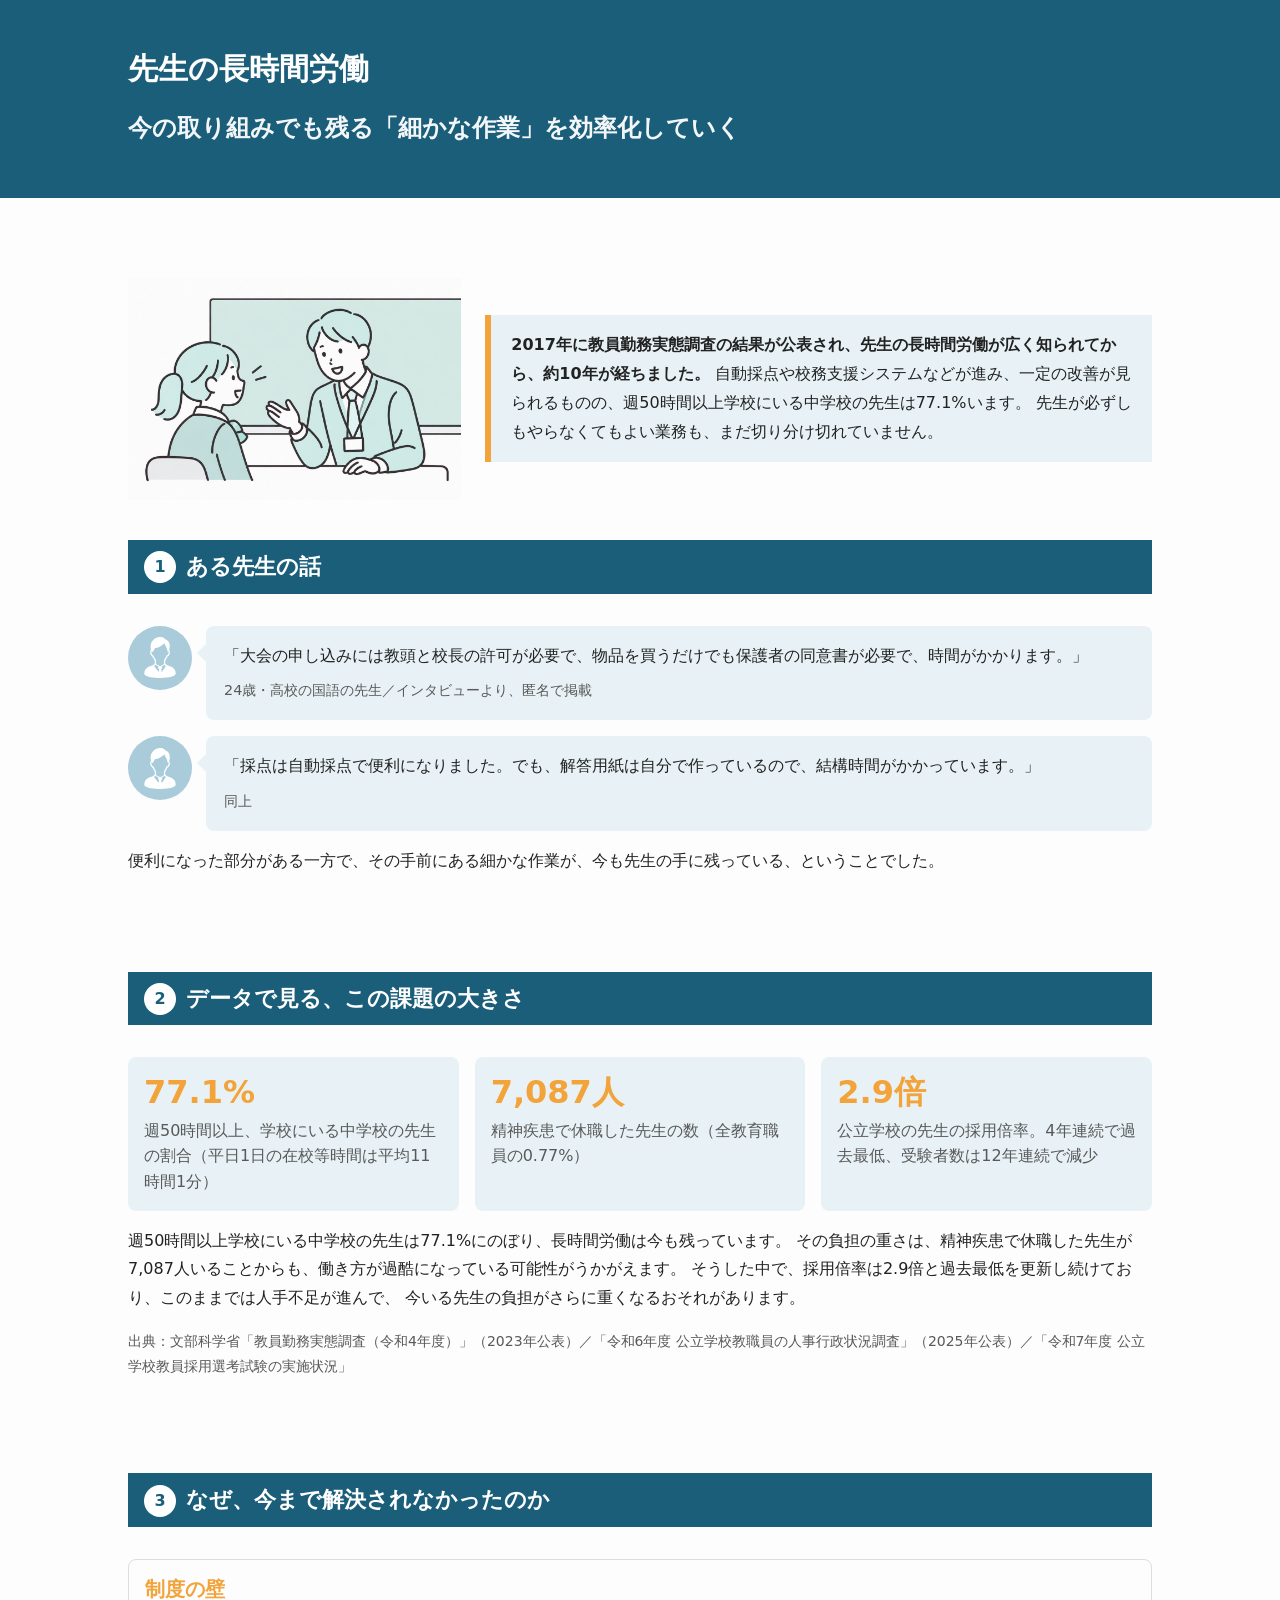
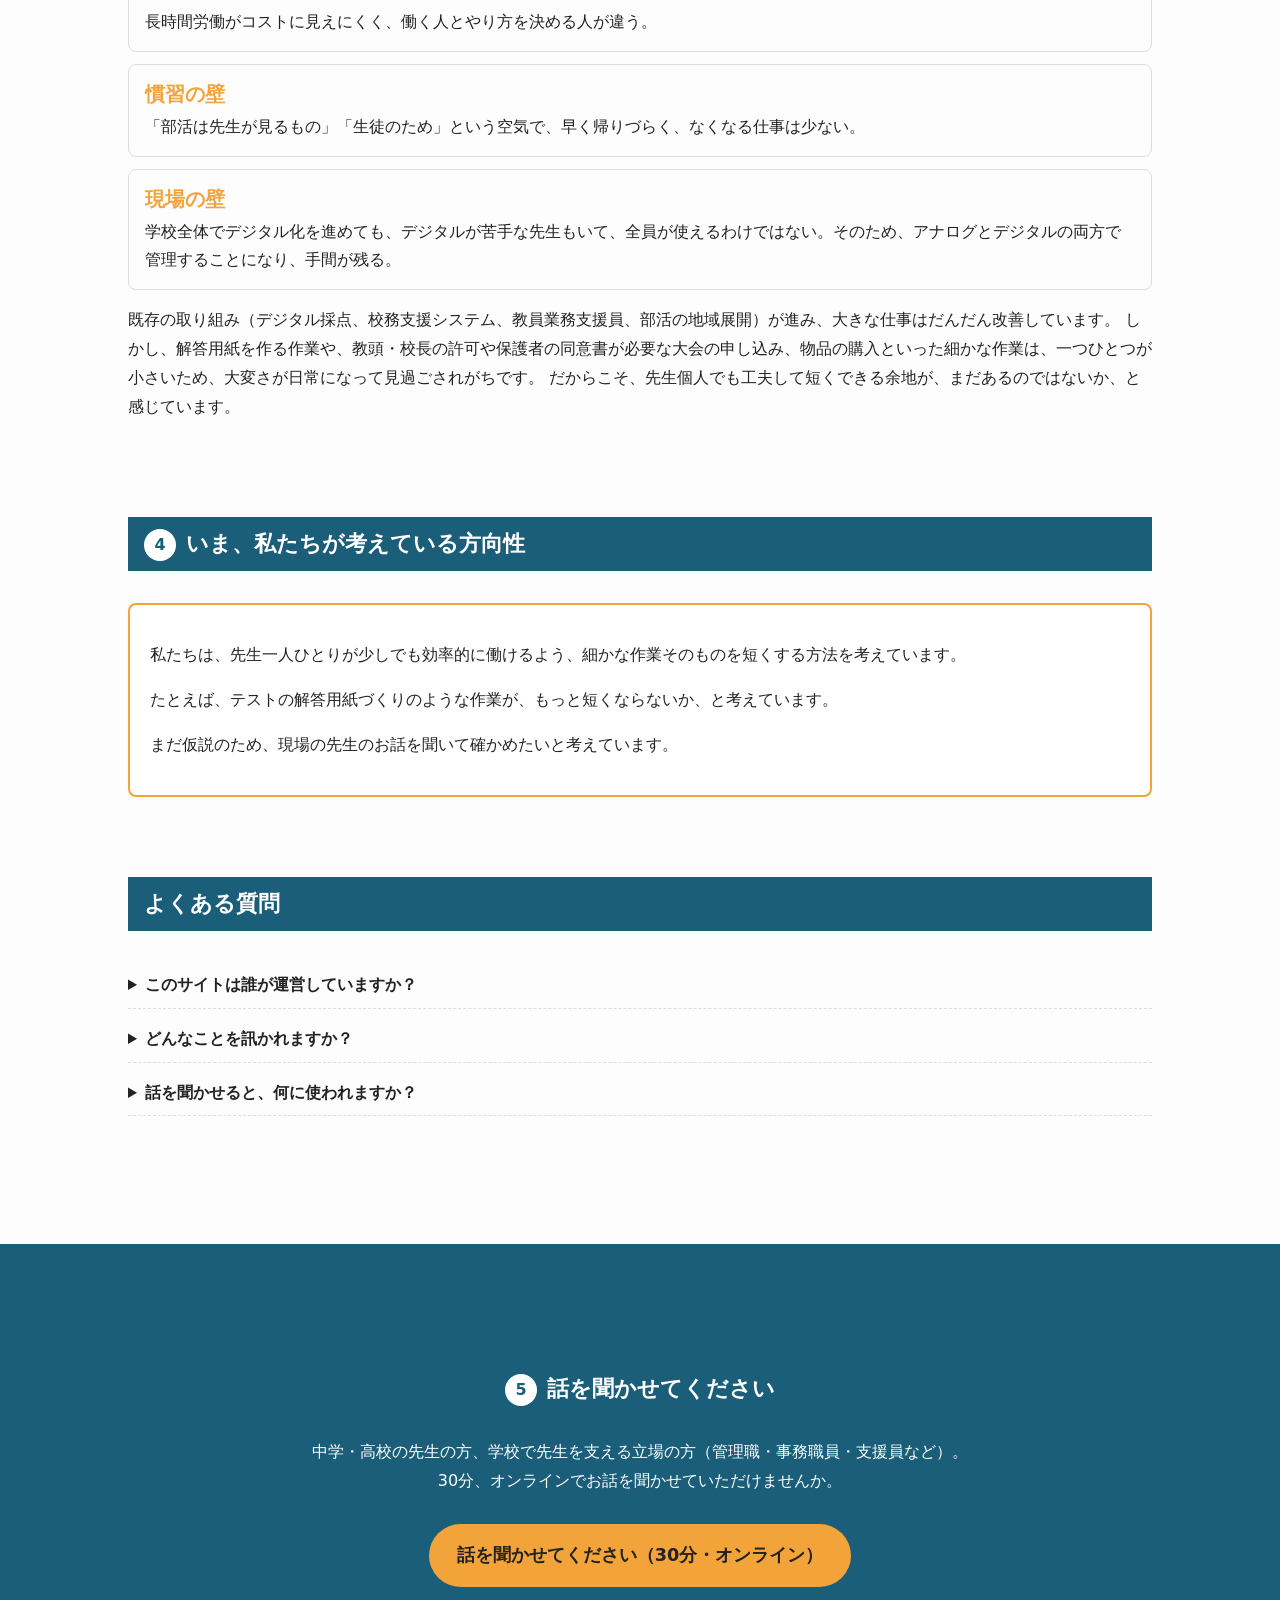
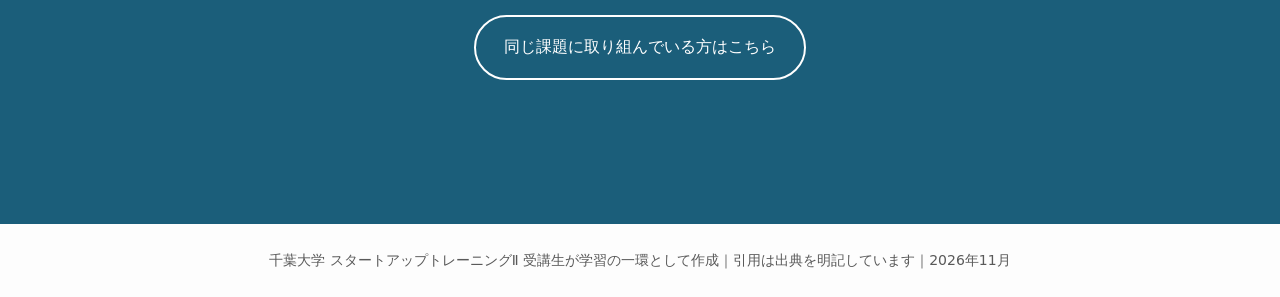
==== index.html @ 775d8d4a "initial commit" ====
<!DOCTYPE html>
<html lang="ja">
  <head>
    <meta charset="UTF-8">
    <meta name="viewport" content="width=device-width, initial-scale=1">
    <!-- ▼ 検索・SNS用タグ（第6回「タグの付け方」参照） -->
    <title>先生の長時間労働｜細かな作業を短くする方法を考える</title>
    <meta
      name="description"
      content="自動採点や校務支援システムが進んでも、解答用紙づくりや各種の申し込みなど、細かな作業は先生の手に残っています。先生の長時間労働との関係を整理し、短くする方法を考えています。">
    <link rel="canonical" href="https://example.vercel.app/">
    <meta property="og:type" content="website">
    <meta property="og:title" content="先生の長時間労働｜細かな作業を短くする方法を考える">
    <meta property="og:description" content="自動採点や校務支援システムが進んでも、解答用紙づくりや各種の申し込みなど、細かな作業は先生の手に残っています。先生の長時間労働との関係を整理し、短くする方法を考えています。">
    <meta property="og:image" content="https://example.vercel.app/ogp.png">
    <meta property="og:url" content="https://example.vercel.app/">
    <meta name="twitter:card" content="summary_large_image">
    <script type="application/ld+json">
      {
        "@context": "https://schema.org",
        "@type": "FAQPage",
        "mainEntity": [
          {
            "@type": "Question",
            "name": "このサイトは誰が運営していますか？",
            "acceptedAnswer": {
              "@type": "Answer",
              "text": "千葉大学「スタートアップトレーニングⅡ」の受講生が、学習の一環として作成しています。営利目的の勧誘は行いません。"
            }
          },
          {
            "@type": "Question",
            "name": "どんなことを訊かれますか？",
            "acceptedAnswer": {
              "@type": "Answer",
              "text": "普段のお仕事の中で、どの作業に時間がかかっているか、今はどのように進めているかを伺います。30分、オンラインで、答えにくいことは答えなくて大丈夫です。"
            }
          },
          {
            "@type": "Question",
            "name": "話を聞かせると、何に使われますか？",
            "acceptedAnswer": {
              "@type": "Answer",
              "text": "課題の理解を深めるためだけに使い、お名前や学校名など、特定できる情報は公開しません。"
            }
          }
        ]
      }
    </script>
    <link rel="stylesheet" href="style.css">
  </head>
  <body>
    <header>
      <div class="wrap">
        <h1>先生の長時間労働</h1>
        <p class="lead">今の取り組みでも残る「細かな作業」を効率化していく</p>
      </div>
    </header>
    <main>
      <div class="wrap intro intro-with-img">
        <div class="intro-imgbox">
          <img class="intro-img" src="talk.jpg" alt="先生が生徒と向き合って話しているイラスト" width="1200" height="800">
        </div>
        <div class="def">
          <p>
            <strong>2017年に教員勤務実態調査の結果が公表され、先生の長時間労働が広く知られてから、約10年が経ちました。</strong>
            自動採点や校務支援システムなどが進み、一定の改善が見られるものの、週50時間以上学校にいる中学校の先生は77.1%います。
            先生が必ずしもやらなくてもよい業務も、まだ切り分け切れていません。
          </p>
        </div>
      </div>
      <section id="story" class="band band-story">
        <div class="wrap">
          <h2><span class="num">1</span>ある先生の話</h2>
          <div class="voice">
            <div class="avatar">
              <img src="teacher.svg" alt="" width="52" height="52">
            </div>
            <blockquote>
              <p class="lines">
                <span>「大会の申し込みには教頭と校長の許可が必要で、物品を買うだけでも保護者の同意書が必要で、時間がかかります。」</span>
              </p>
              <cite>24歳・高校の国語の先生／インタビューより、匿名で掲載</cite>
            </blockquote>
          </div>
          <div class="voice">
            <div class="avatar">
              <img src="teacher.svg" alt="" width="52" height="52">
            </div>
            <blockquote>
              <p class="lines">
                <span>「採点は自動採点で便利になりました。でも、解答用紙は自分で作っているので、結構時間がかかっています。」</span>
              </p>
              <cite>同上</cite>
            </blockquote>
          </div>
          <p>便利になった部分がある一方で、その手前にある細かな作業が、今も先生の手に残っている、ということでした。</p>
        </div>
      </section>
      <section id="data" class="band band-data">
        <div class="wrap">
          <h2><span class="num">2</span>データで見る、この課題の大きさ</h2>
          <div class="stat">
            <div>
              <b>77.1%</b>
              <small>週50時間以上、学校にいる中学校の先生の割合（平日1日の在校等時間は平均11時間1分）</small>            </div>
            <div>
              <b>7,087人</b>
              <small>精神疾患で休職した先生の数（全教育職員の0.77%）</small>            </div>
            <div>
              <b>2.9倍</b>
              <small>公立学校の先生の採用倍率。4年連続で過去最低、受験者数は12年連続で減少</small>            </div>
          </div>
          <p>
            週50時間以上学校にいる中学校の先生は77.1%にのぼり、長時間労働は今も残っています。
            その負担の重さは、精神疾患で休職した先生が7,087人いることからも、働き方が過酷になっている可能性がうかがえます。
            そうした中で、採用倍率は2.9倍と過去最低を更新し続けており、このままでは人手不足が進んで、
            今いる先生の負担がさらに重くなるおそれがあります。
          </p>
          <p class="src">
            出典：文部科学省「教員勤務実態調査（令和4年度）」（2023年公表）／「令和6年度 公立学校教職員の人事行政状況調査」（2025年公表）／「令和7年度 公立学校教員採用選考試験の実施状況」
          </p>
        </div>
      </section>
      <section id="why" class="band band-why">
        <div class="wrap">
          <h2><span class="num">3</span>なぜ、今まで解決されなかったのか</h2>
          <div class="wall">
            <div><b>制度の壁</b>長時間労働がコストに見えにくく、働く人とやり方を決める人が違う。</div>
            <div><b>慣習の壁</b>「部活は先生が見るもの」「生徒のため」という空気で、早く帰りづらく、なくなる仕事は少ない。</div>
            <div><b>現場の壁</b>学校全体でデジタル化を進めても、デジタルが苦手な先生もいて、全員が使えるわけではない。そのため、アナログとデジタルの両方で管理することになり、手間が残る。</div>
          </div>
          <p>
            既存の取り組み（デジタル採点、校務支援システム、教員業務支援員、部活の地域展開）が進み、大きな仕事はだんだん改善しています。
            しかし、解答用紙を作る作業や、教頭・校長の許可や保護者の同意書が必要な大会の申し込み、物品の購入といった細かな作業は、一つひとつが小さいため、大変さが日常になって見過ごされがちです。
            だからこそ、先生個人でも工夫して短くできる余地が、まだあるのではないか、と感じています。
          </p>
        </div>
      </section>
      <section id="direction" class="band band-direction">
        <div class="wrap">
          <h2><span class="num">4</span>いま、私たちが考えている方向性</h2>
          <div class="direction">
            <p>私たちは、先生一人ひとりが少しでも効率的に働けるよう、細かな作業そのものを短くする方法を考えています。</p>
            <p>たとえば、テストの解答用紙づくりのような作業が、もっと短くならないか、と考えています。</p>
            <p>まだ仮説のため、現場の先生のお話を聞いて確かめたいと考えています。</p>
          </div>
        </div>
      </section>
      <section id="faq" class="band band-faq">
        <div class="wrap">
          <h2>よくある質問</h2>
          <details>
            <summary>このサイトは誰が運営していますか？</summary>
            <p>千葉大学「スタートアップトレーニングⅡ」の受講生が、学習の一環として作成しています。営利目的の勧誘は行いません。</p>
          </details>
          <details>
            <summary>どんなことを訊かれますか？</summary>
            <p>普段のお仕事の中で、どの作業に時間がかかっているか、今はどのように進めているかを伺います。30分、オンラインで、答えにくいことは答えなくて大丈夫です。</p>
          </details>
          <details>
            <summary>話を聞かせると、何に使われますか？</summary>
            <p>課題の理解を深めるためだけに使い、お名前や学校名など、特定できる情報は公開しません。</p>
          </details>
        </div>
      </section>
    </main>
    <section class="cta" id="contact">
      <div class="wrap">
        <h2><span class="num">5</span>話を聞かせてください</h2>
        <p>
          中学・高校の先生の方、学校で先生を支える立場の方（管理職・事務職員・支援員など）。<br>
          30分、オンラインでお話を聞かせていただけませんか。
        </p>
        <!-- ▼ フォームURL：Googleフォームの「送信 → リンク」で取得したURLに置き換える -->
        <a class="btn" href="https://docs.google.com/forms/d/e/1FAIpQLSfYlN2yhXe_DZUbkPfot3LasIRLzXZNetLwLGdEktz2A8xIyQ/viewform?usp=header" target="_blank" rel="noopener">
          話を聞かせてください（30分・オンライン）
        </a>
        <p class="cta-sub">
          <a class="btn sub" href="https://docs.google.com/forms/d/e/1FAIpQLSfYlN2yhXe_DZUbkPfot3LasIRLzXZNetLwLGdEktz2A8xIyQ/viewform?usp=header" target="_blank" rel="noopener">
            同じ課題に取り組んでいる方はこちら
          </a>
        </p>
      </div>
    </section>
    <footer>千葉大学 スタートアップトレーニングⅡ 受講生が学習の一環として作成｜引用は出典を明記しています｜2026年11月</footer>
  </body>
</html>
---- style.css ----
:root {
  --main: #1B5E7A;
  --ink: #222;
  --sub: #595959;
  --bg: #fdfdfd;
  --light: #E8F2F6;
  --accent: #F2A33A;
  --avatar-bg: #A9CBDA;
  /* PC */
  --pad-y: 128px;
  --pad-x: 128px;
  --fs: 16px;
  --avatar: 64px;
  --band-y: 80px;
}
/* タブレット */
@media (max-width: 1024px) {
  :root {
    --pad-y: 64px;
    --pad-x: 32px;
    --fs: 16px;
    --avatar: 56px;
    --band-y: 56px;
  }
}
/* スマホ */
@media (max-width: 600px) {
  :root {
    --pad-y: 32px;
    --pad-x: 16px;
    --fs: 16px;
    --avatar: 48px;
    --band-y: 40px;
  }
}
* {
  box-sizing: border-box;
}
html {
  -webkit-text-size-adjust: 100%;
}
body {
  margin: 0;
  font-family: "Meiryo UI", Meiryo, "Hiragino Sans", "Noto Sans JP", system-ui, sans-serif;
  color: var(--ink);
  background: var(--bg);
  line-height: 1.8;
  font-size: var(--fs);
  overflow-wrap: anywhere;
}
header {
  background: var(--main);
  color: #fff;
  padding: clamp(28px, 4vw, 48px) 0;
}
.wrap {
  max-width: 1280px;
  margin: 0 auto;
  padding: 0 var(--pad-x);
}
h1 {
  font-size: 1.9em;
  line-height: 1.4;
  margin: 0 0 16px;
}
.lead {
  font-size: clamp(1.2em, 2.2vw, 1.5em);
  font-weight: 700;
  opacity: .95;
  margin: 0;
}
/* 画像：定義文＝1：2。定義文の箱は縦中央に置く */
.intro-with-img {
  display: grid;
  grid-template-columns: minmax(0, 1fr) minmax(0, 2fr);
  align-items: center;
  gap: 24px;
}
.intro-img {
  display: block;
  width: 100%;
  height: auto;
  mix-blend-mode: multiply;
}
.intro-with-img .def {
  min-width: 0;
}
/* スマホ：画像を定義文の上に置く */
@media (max-width: 768px) {
  .intro-with-img {
    grid-template-columns: 1fr;
    gap: 16px;
  }
  .intro-img {
    display: block;
    width: 100%;
    max-width: 320px;
    height: auto;
    margin: 0 auto;
  }
}
.def p { margin: 0; }
.def p + p { margin-top: .8em; }
.def {
  background: var(--light);
  border-left: 6px solid var(--accent);
  padding: 16px 20px;
  margin: 0;
}
section {
  padding: var(--band-y) 0;
}
h2 {
  font-size: 1.4em;
  line-height: 1.5;
  color: var(--main);
  margin: 0 0 32px;
}
.num {
  display: inline-block;
  background: var(--main);
  color: #fff;
  border-radius: 50%;
  width: 32px;
  height: 32px;
  line-height: 32px;
  text-align: center;
  font-size: 16px;
  margin-right: 10px;
  vertical-align: middle;
}
blockquote {
  margin: 16px 0;
  padding: 16px 20px;
  background: var(--light);
  border-radius: 8px;
}
blockquote cite {
  display: block;
  font-style: normal;
  color: var(--sub);
  font-size: .9em;
  margin-top: 8px;
}
.stat {
  display: grid;
  grid-template-columns: repeat(auto-fit, minmax(200px, 1fr));
  gap: 16px;
  margin: 16px 0;
}
.stat div {
  background: var(--light);
  padding: 16px;
  border-radius: 8px;
}
.stat b {
  display: block;
  font-size: 2em;
  color: var(--accent);
  line-height: 1.2;
}
.stat small {
  color: var(--sub);
  font-size: 1em;
  line-height: 1.6;
  display: block;
  margin-top: 6px;
}
.src {
  font-size: .875em;
  color: var(--sub);
}
.wall {
  display: grid;
  gap: 12px;
}
.wall div {
  border: 1px solid #ddd;
  border-radius: 8px;
  padding: 14px 16px;
}
.wall b {
  display: block;
  color: var(--accent);
  font-size: 1.25em;
  line-height: 1.5;
  margin-bottom: 4px;
}
.direction {
  background: #fff;
  border: 2px solid var(--accent);
  border-radius: 8px;
  padding: 20px;
}
.cta {
  background: var(--main);
  color: #fff;
  padding: var(--pad-y) 0;
  text-align: center;
}
.cta h2 {
  color: #fff;
}
.btn {
  display: inline-block;
  background: var(--accent);
  color: #222;
  font-weight: bold;
  padding: 16px 28px;
  border-radius: 999px;
  text-decoration: none;
  font-size: 1.1em;
  margin-top: 12px;
  max-width: 100%;
}
.btn.sub {
  background: transparent;
  color: #fff;
  border: 2px solid #fff;
  font-weight: normal;
  font-size: 1em;
}
.btn {
  transition: background-color .2s;
}
.btn:hover,
.btn:focus-visible {
  background: #DB8B1A;
}
.btn.sub:hover,
.btn.sub:focus-visible {
  background: rgba(255, 255, 255, .18);
}
footer {
  padding: 24px var(--pad-x);
  font-size: .875em;
  color: var(--sub);
  text-align: center;
}
details {
  margin: 8px 0;
  padding: 8px 0;
  border-bottom: 1px dashed #ddd;
}
summary {
  cursor: pointer;
  font-weight: bold;
}
.voice {
  display: flex;
  gap: 14px;
  align-items: flex-start;
  margin: 16px 0;
}
.avatar {
  flex: 0 0 var(--avatar);
  width: var(--avatar);
  height: var(--avatar);
  border-radius: 50%;
  background: var(--avatar-bg);
  overflow: hidden;
  display: flex;
  align-items: center;
  justify-content: center;
}
.avatar img {
  width: 100%;
  padding: 18%;
  height: 100%;
  object-fit: contain;
}
.voice blockquote {
  margin: 0;
  flex: 1;
  position: relative;
  padding: 16px 18px;
}
.voice blockquote::before {
  content: "";
  position: absolute;
  left: -9px;
  top: 18px;
  border: 9px solid transparent;
  border-left: 0;
  border-right-color: var(--light);
}
.voice .lines {
  margin: 0;
  font-size: 1em;
  line-height: 1.8;
}
.voice .lines span {
  display: block;
}
.voice .lines span+span {
  margin-top: 10px;
}
.full {
  margin-top: 12px;
  border-top: 1px dashed #b9cdd6;
  padding-top: 8px;
}
.full summary {
  font-weight: normal;
  color: var(--main);
  font-size: .95em;
}
.full p {
  margin: 8px 0 0;
  font-size: .95em;
  color: var(--sub);
  line-height: 1.9;
}
.cta .num {
  background: #fff;
  color: var(--main);
}
.cta-sub {
  margin-top: 16px;
}
/* スマホ：細部の調整 */
@media (max-width: 600px) {
  .voice {
    gap: 10px;
  }
  .btn {
    padding: 14px 20px;
  }
}
.mark {
  background: linear-gradient(transparent 62%, var(--accent) 62%);
}
/* 本文の幅（背景は白） */
main {
  padding: var(--band-y) 0;
}
.intro,
.band {
  width: min(calc(100% - var(--pad-x) * 2), 1024px);
  max-width: none;
  margin: 0 auto;
  padding: 0;
}
.band {
  padding: calc(var(--band-y) / 2) 0;
}
.band > .wrap {
  max-width: none;
  padding: 0;
}
/* タイトルの背景 */
h2 {
  background: var(--main);
  color: #fff;
  padding: 10px 16px;
  border-radius: 0;
}
h2 .num {
  background: #fff;
  color: var(--main);
}
.cta h2 {
  background: none;
  padding: 0;
}
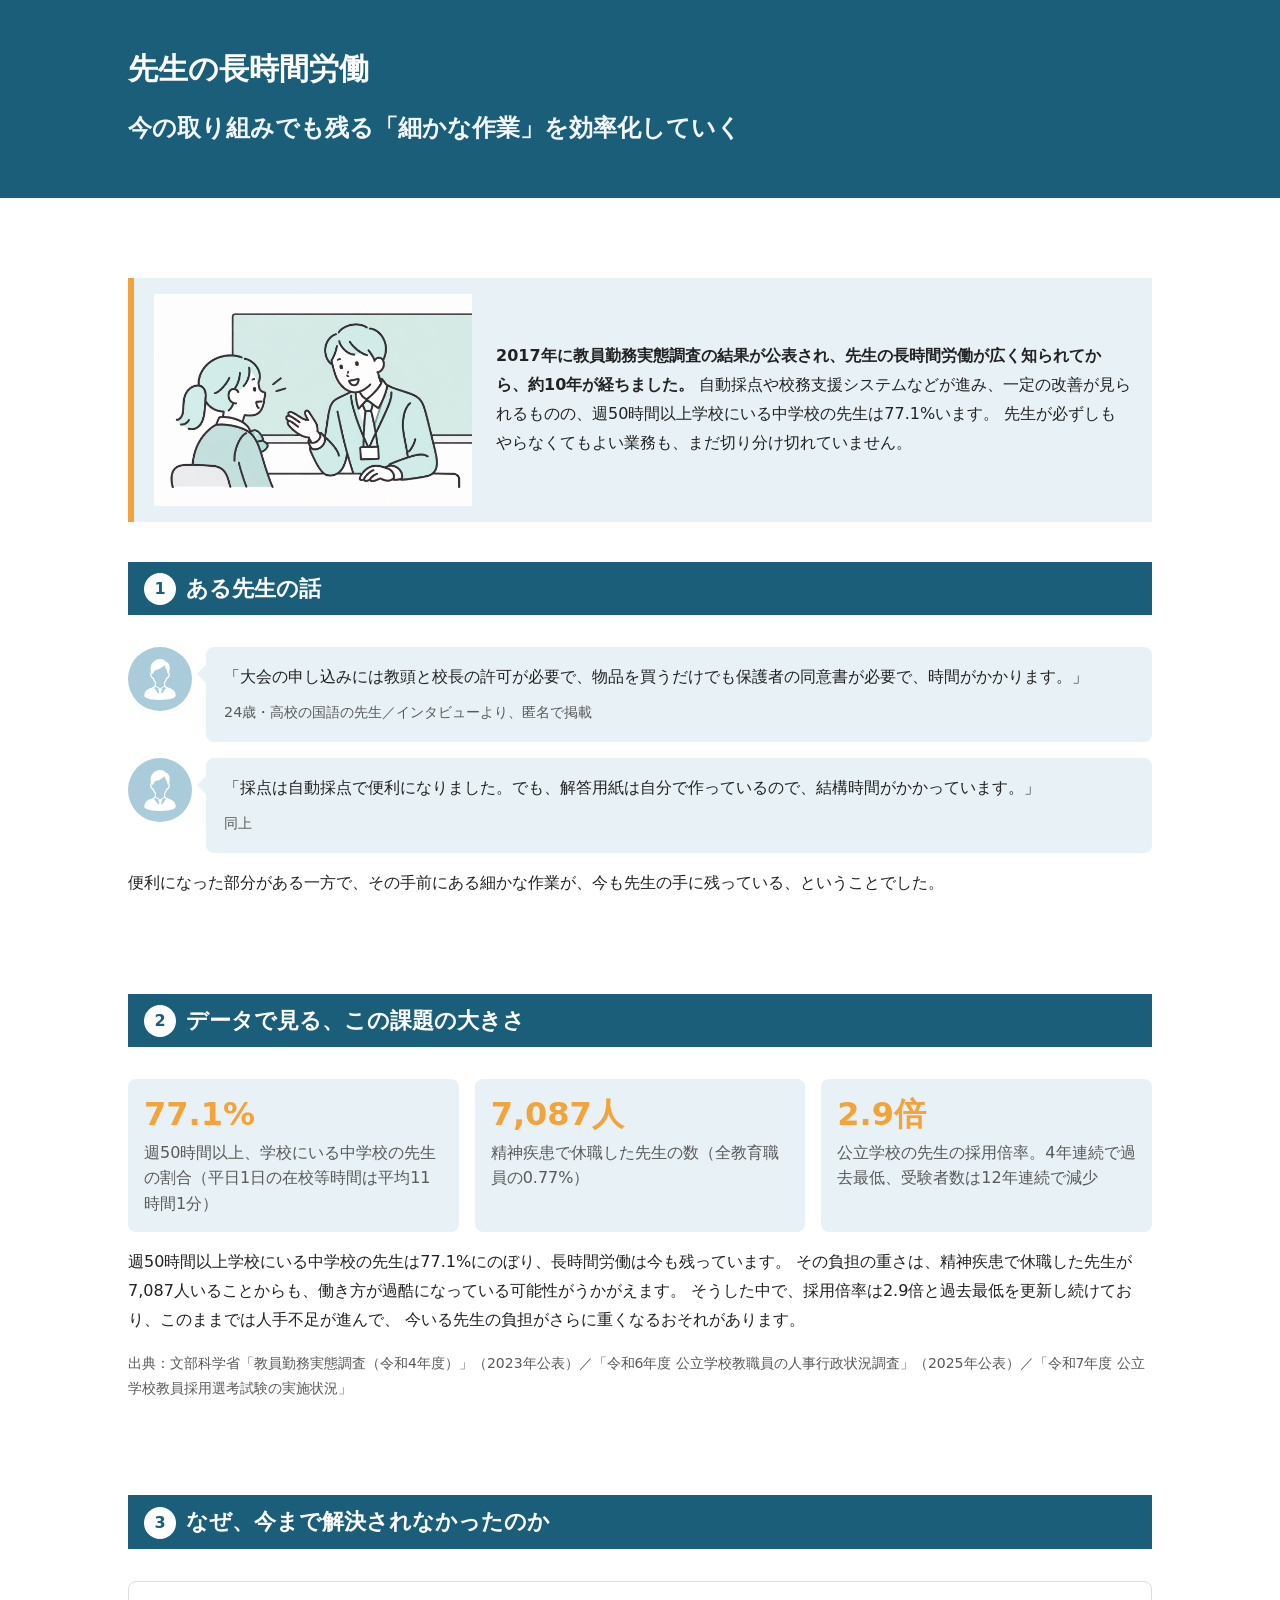
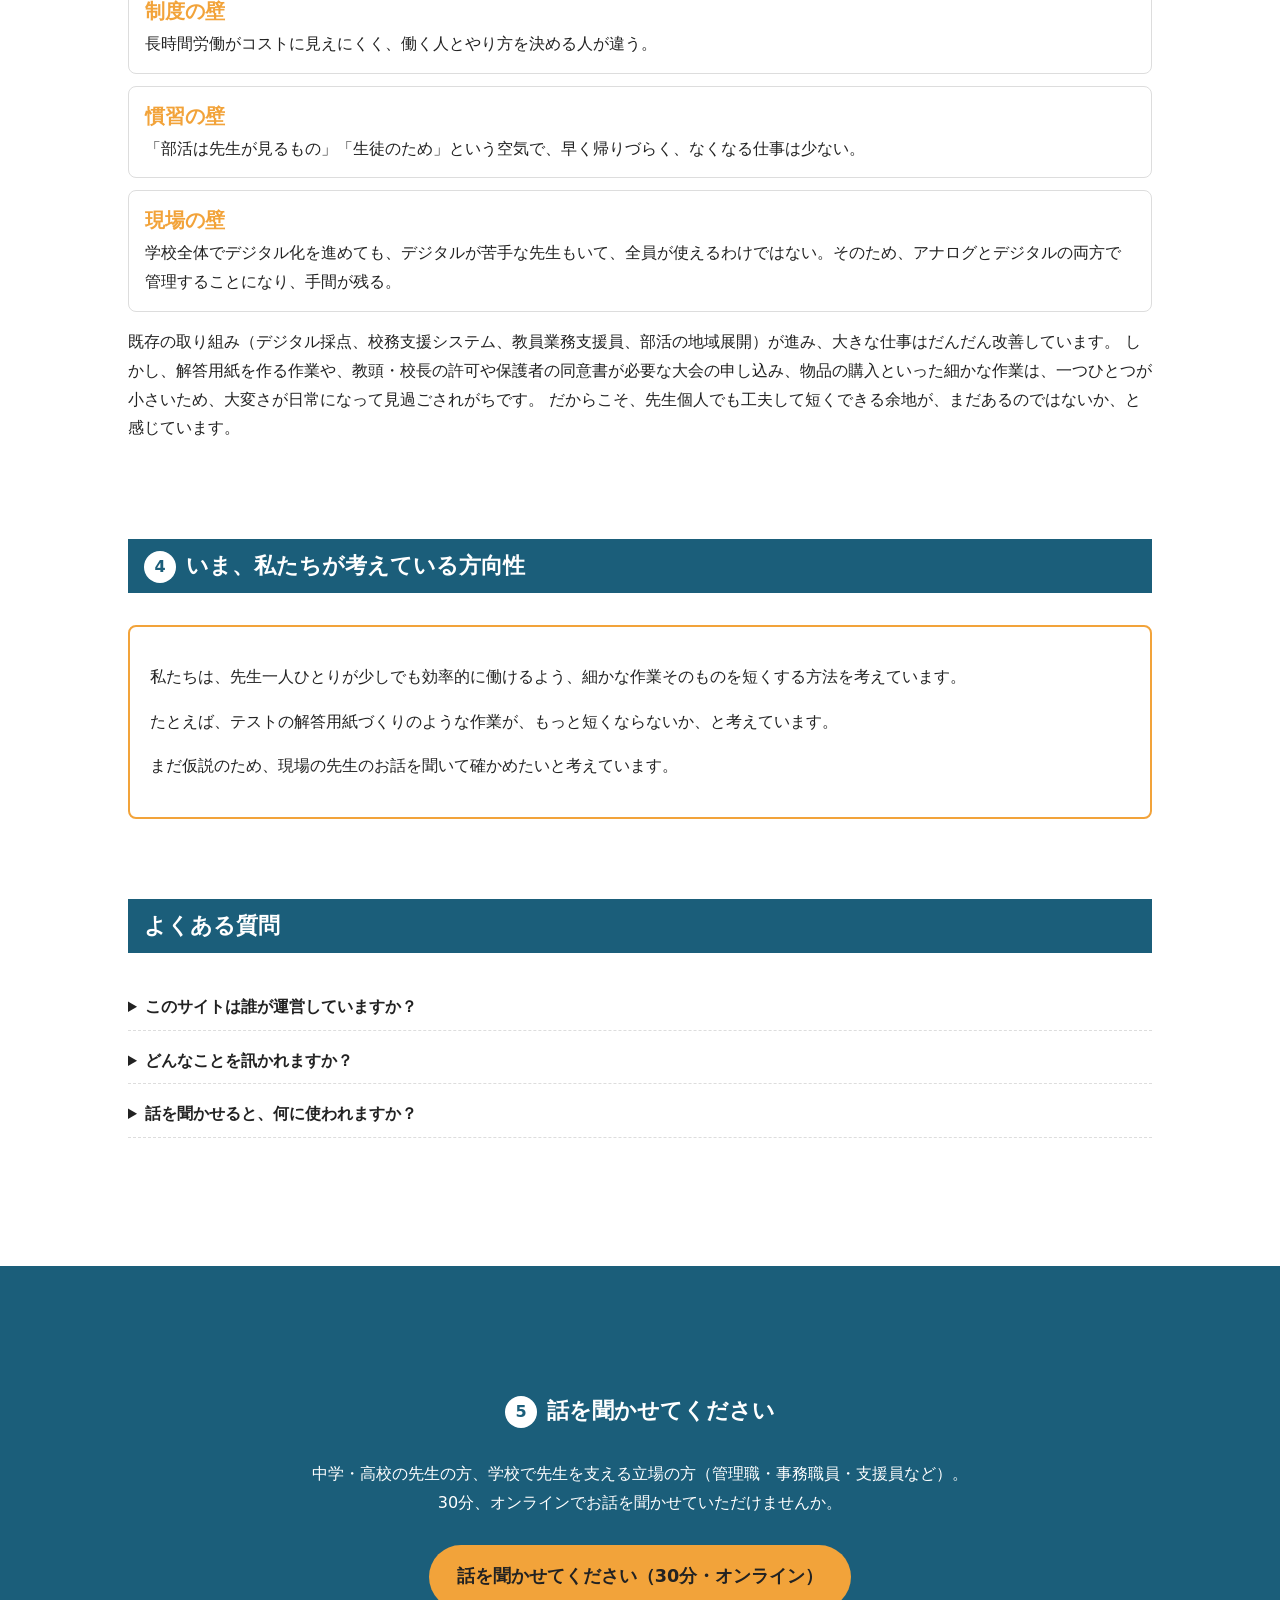
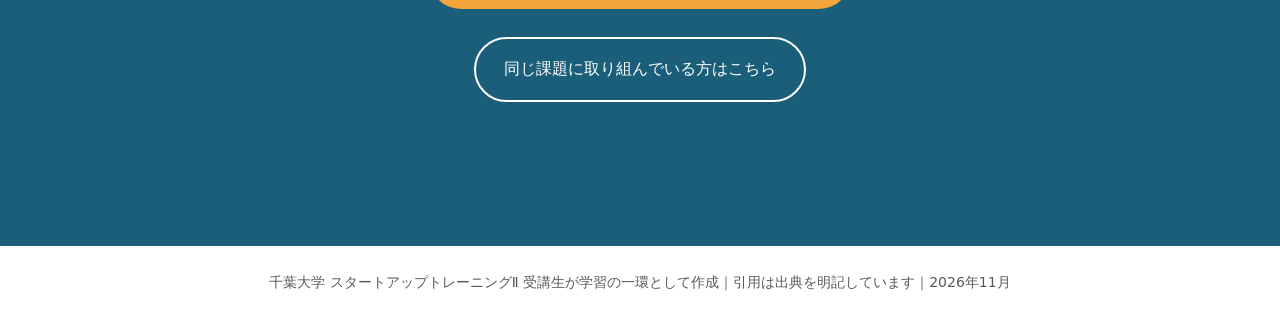
==== commit 75a4eba4: "定義文の画像を修正" ====
--- a/index.html
+++ b/index.html
@@ -8,12 +8,12 @@
     <meta
       name="description"
       content="自動採点や校務支援システムが進んでも、解答用紙づくりや各種の申し込みなど、細かな作業は先生の手に残っています。先生の長時間労働との関係を整理し、短くする方法を考えています。">
-    <link rel="canonical" href="https://example.vercel.app/">
+    <link rel="canonical" href="https://sensei-work.vercel.app/">
     <meta property="og:type" content="website">
     <meta property="og:title" content="先生の長時間労働｜細かな作業を短くする方法を考える">
     <meta property="og:description" content="自動採点や校務支援システムが進んでも、解答用紙づくりや各種の申し込みなど、細かな作業は先生の手に残っています。先生の長時間労働との関係を整理し、短くする方法を考えています。">
-    <meta property="og:image" content="https://example.vercel.app/ogp.png">
-    <meta property="og:url" content="https://example.vercel.app/">
+    <meta property="og:image" content="https://sensei-work.vercel.app/ogp.png">
+    <meta property="og:url" content="https://sensei-work.vercel.app/">
     <meta name="twitter:card" content="summary_large_image">
     <script type="application/ld+json">
       {
@@ -172,7 +172,6 @@
           中学・高校の先生の方、学校で先生を支える立場の方（管理職・事務職員・支援員など）。<br>
           30分、オンラインでお話を聞かせていただけませんか。
         </p>
-        <!-- ▼ フォームURL：Googleフォームの「送信 → リンク」で取得したURLに置き換える -->
         <a class="btn" href="https://docs.google.com/forms/d/e/1FAIpQLSfYlN2yhXe_DZUbkPfot3LasIRLzXZNetLwLGdEktz2A8xIyQ/viewform?usp=header" target="_blank" rel="noopener">
           話を聞かせてください（30分・オンライン）
         </a>
--- a/style.css
+++ b/style.css
@@ -2,7 +2,7 @@
   --main: #1B5E7A;
   --ink: #222;
   --sub: #595959;
-  --bg: #fdfdfd;
+  --bg: #fff;
   --light: #E8F2F6;
   --accent: #F2A33A;
   --avatar-bg: #A9CBDA;
@@ -70,24 +70,30 @@
   margin: 0;
 }
 /* 画像：定義文＝1：2。定義文の箱は縦中央に置く */
-.intro-with-img {
+/* 画像と定義文を、ひとつの背景色の箱にする */
+.intro.intro-with-img {
   display: grid;
   grid-template-columns: minmax(0, 1fr) minmax(0, 2fr);
   align-items: center;
   gap: 24px;
+  background: var(--light);
+  border-left: 6px solid var(--accent);
+  padding: 16px 20px;
 }
 .intro-img {
   display: block;
   width: 100%;
   height: auto;
-  mix-blend-mode: multiply;
 }
 .intro-with-img .def {
   min-width: 0;
+  background: none;
+  border-left: 0;
+  padding: 0;
 }
 /* スマホ：画像を定義文の上に置く */
 @media (max-width: 768px) {
-  .intro-with-img {
+  .intro.intro-with-img {
     grid-template-columns: 1fr;
     gap: 16px;
   }
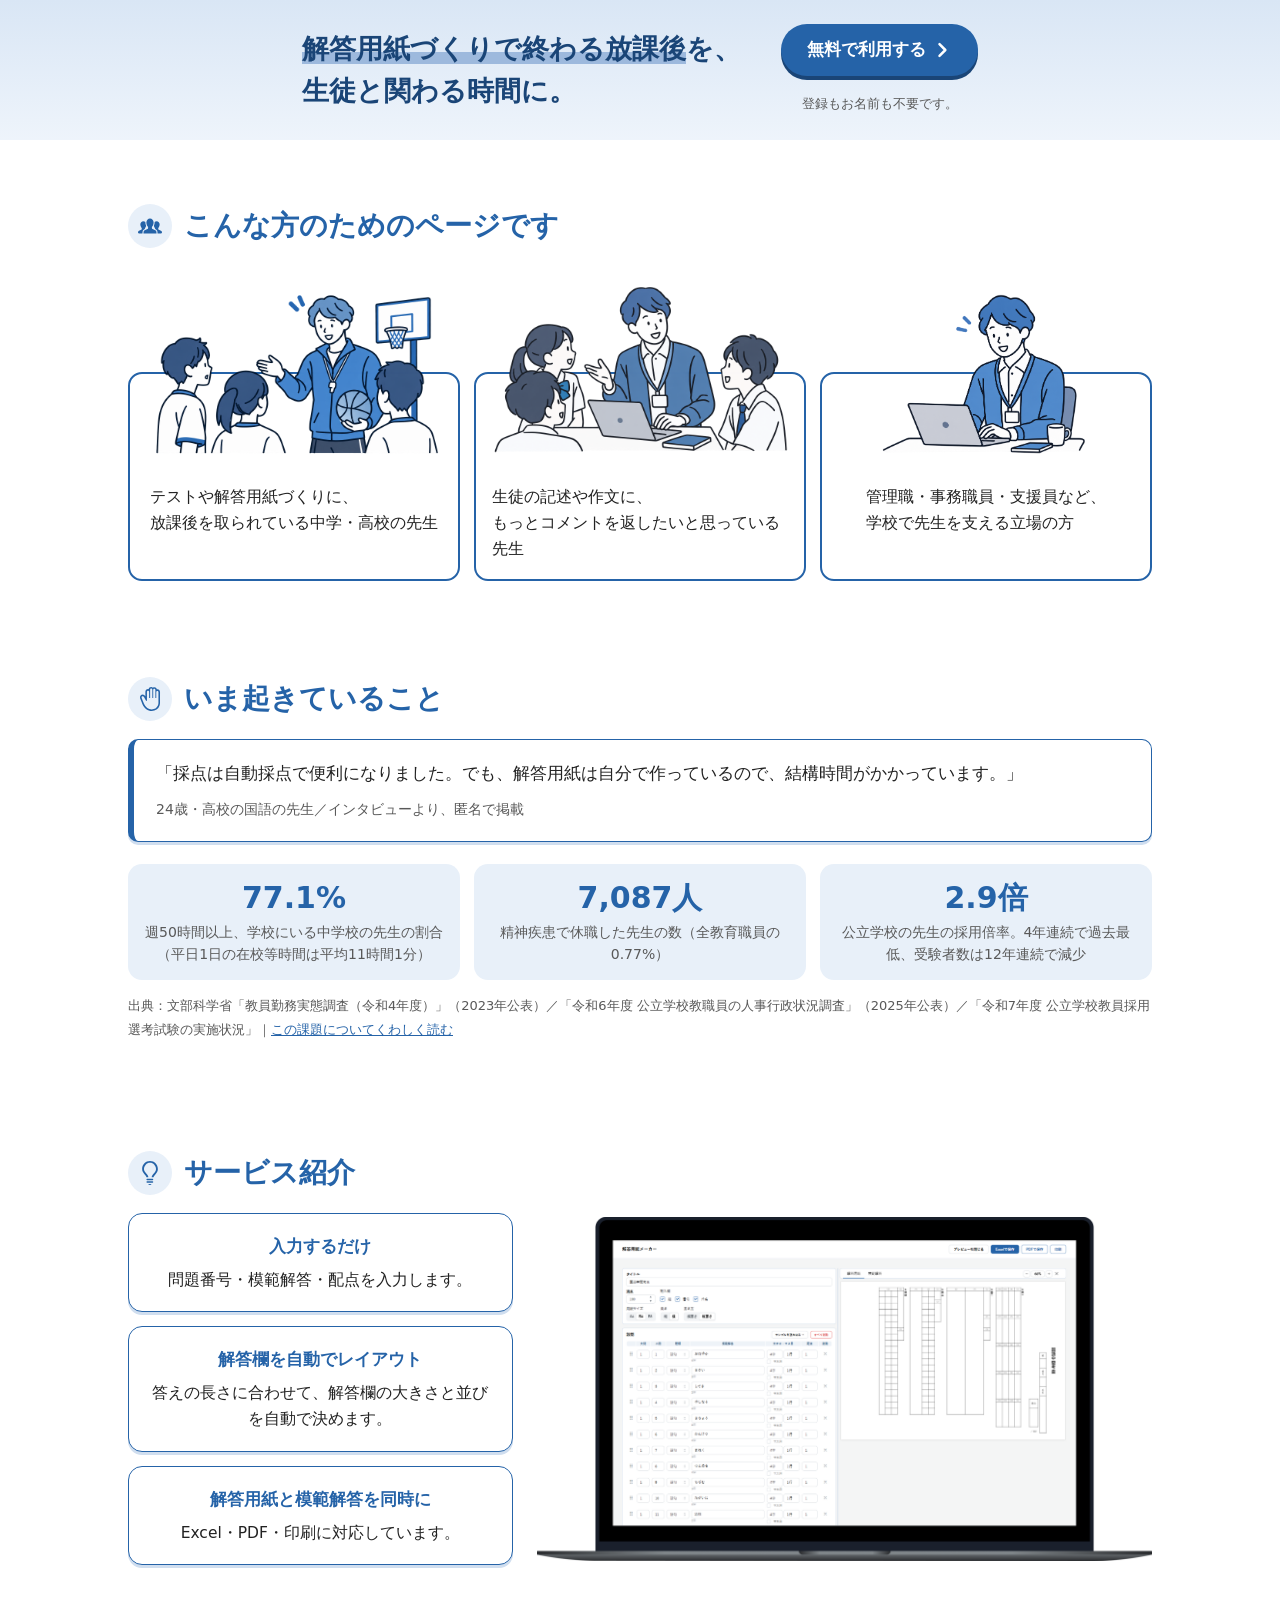
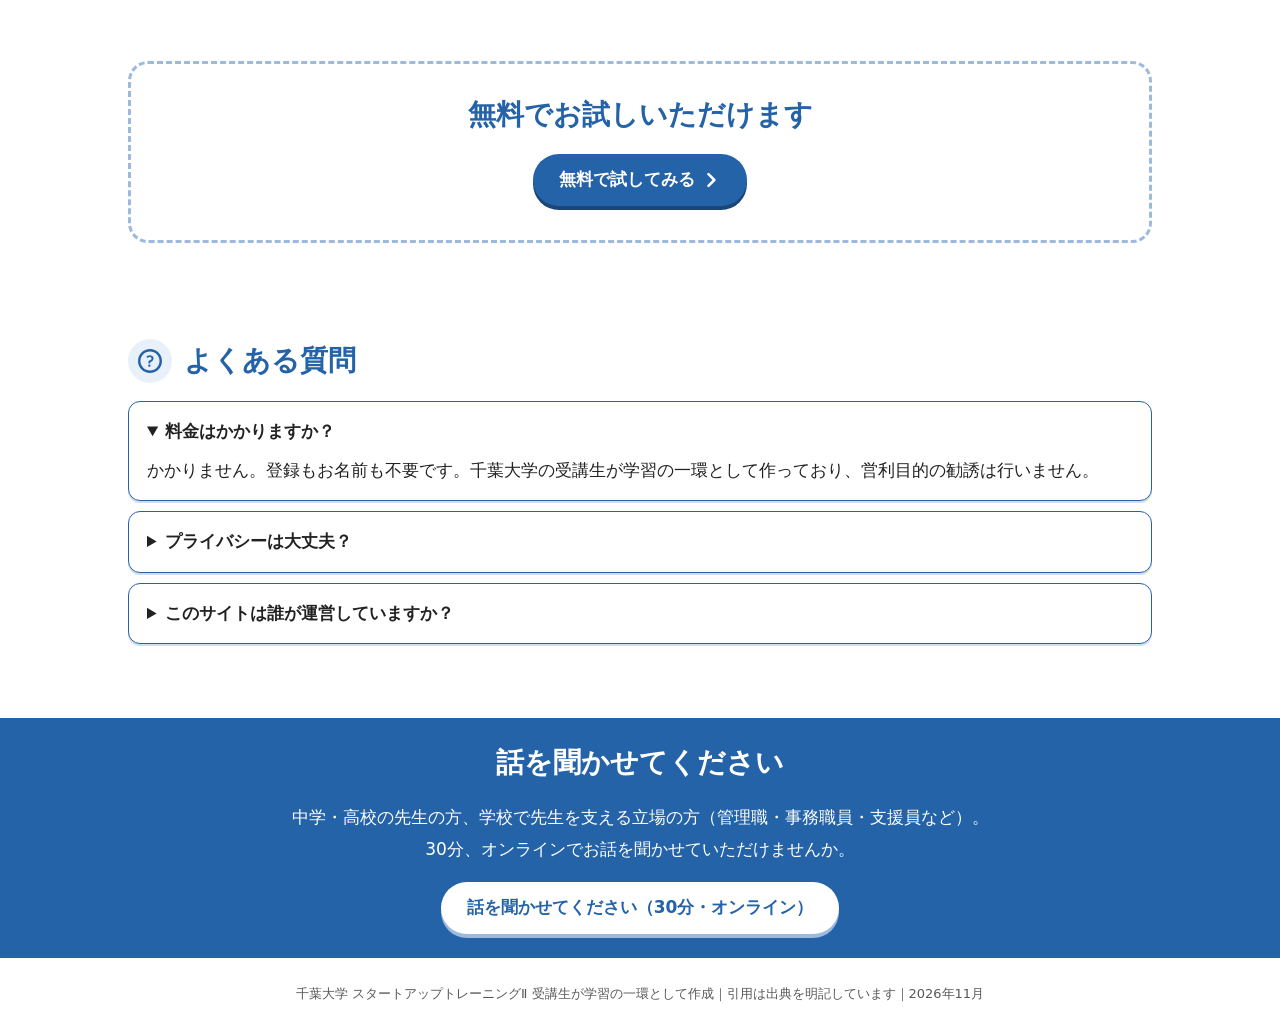
==== commit 521eea69: "LPサイトを追加し、情報サイトを /info/ に移動 - LP（/）を新規追加。ヘッダー、サービス紹介、FAQ、問い合わせの帯などを実装 - 情報サイトを /info/ に移動し、タイトルをhead" ====
--- a/index.html
+++ b/index.html
@@ -3,185 +3,153 @@
   <head>
     <meta charset="UTF-8">
     <meta name="viewport" content="width=device-width, initial-scale=1">
-    <!-- ▼ 検索・SNS用タグ（第6回「タグの付け方」参照） -->
-    <title>先生の長時間労働｜細かな作業を短くする方法を考える</title>
-    <meta
-      name="description"
-      content="自動採点や校務支援システムが進んでも、解答用紙づくりや各種の申し込みなど、細かな作業は先生の手に残っています。先生の長時間労働との関係を整理し、短くする方法を考えています。">
+    <meta name="theme-color" content="#2563A8">
+    <title>解答用紙づくりで終わる放課後を、生徒と関わる時間に。</title>
+    <meta name="description" content="問題番号・模範解答・配点を入力するだけで、解答用紙と模範解答を同時に作れる先生向けの試作ツールです。Excel・PDF・印刷に対応。入力内容はこのパソコンの外に送信されません。">
     <link rel="canonical" href="https://sensei-work.vercel.app/">
     <meta property="og:type" content="website">
-    <meta property="og:title" content="先生の長時間労働｜細かな作業を短くする方法を考える">
-    <meta property="og:description" content="自動採点や校務支援システムが進んでも、解答用紙づくりや各種の申し込みなど、細かな作業は先生の手に残っています。先生の長時間労働との関係を整理し、短くする方法を考えています。">
-    <meta property="og:image" content="https://sensei-work.vercel.app/ogp.png">
+    <meta property="og:site_name" content="解答用紙づくりで終わる放課後を、生徒と関わる時間に。">
+    <meta property="og:locale" content="ja_JP">
+    <meta property="og:title" content="解答用紙づくりで終わる放課後を、生徒と関わる時間に。">
+    <meta property="og:description" content="問題番号・模範解答・配点を入力するだけで、解答用紙と模範解答を同時に作成。Excel・PDF・印刷に対応。">
+    <meta property="og:image" content="https://sensei-work.vercel.app/images/ogp.png">
     <meta property="og:url" content="https://sensei-work.vercel.app/">
     <meta name="twitter:card" content="summary_large_image">
-    <script type="application/ld+json">
-      {
-        "@context": "https://schema.org",
-        "@type": "FAQPage",
-        "mainEntity": [
-          {
-            "@type": "Question",
-            "name": "このサイトは誰が運営していますか？",
-            "acceptedAnswer": {
-              "@type": "Answer",
-              "text": "千葉大学「スタートアップトレーニングⅡ」の受講生が、学習の一環として作成しています。営利目的の勧誘は行いません。"
-            }
-          },
-          {
-            "@type": "Question",
-            "name": "どんなことを訊かれますか？",
-            "acceptedAnswer": {
-              "@type": "Answer",
-              "text": "普段のお仕事の中で、どの作業に時間がかかっているか、今はどのように進めているかを伺います。30分、オンラインで、答えにくいことは答えなくて大丈夫です。"
-            }
-          },
-          {
-            "@type": "Question",
-            "name": "話を聞かせると、何に使われますか？",
-            "acceptedAnswer": {
-              "@type": "Answer",
-              "text": "課題の理解を深めるためだけに使い、お名前や学校名など、特定できる情報は公開しません。"
-            }
-          }
-        ]
-      }
-    </script>
-    <link rel="stylesheet" href="style.css">
+    <link rel="stylesheet" href="/colors.css">
+    <link rel="stylesheet" href="/base.css">
+    <link rel="stylesheet" href="/lp.css">
   </head>
   <body>
-    <header>
+    <header class="hero">
       <div class="wrap">
-        <h1>先生の長時間労働</h1>
-        <p class="lead">今の取り組みでも残る「細かな作業」を効率化していく</p>
+        <div class="in">
+          <h1><span>解答用紙づくりで終わる放課後</span>を、<br>生徒と関わる時間に。</h1>
+          <div class="hero-cta">
+            <a class="btn" href="https://answersheet-maker.vercel.app/" target="_blank" rel="noopener">
+              無料で利用する
+              <svg width="20" height="20" viewBox="0 0 24 24" fill="none" stroke="#fff" stroke-width="3" stroke-linecap="round" stroke-linejoin="round">
+                <path d="M9 5l7 7-7 7"/>
+              </svg>
+            </a>
+            <p class="small">登録もお名前も不要です。</p>
+          </div>
+        </div>
       </div>
     </header>
+
     <main>
-      <div class="wrap intro intro-with-img">
-        <div class="intro-imgbox">
-          <img class="intro-img" src="talk.jpg" alt="先生が生徒と向き合って話しているイラスト" width="1200" height="800">
-        </div>
-        <div class="def">
-          <p>
-            <strong>2017年に教員勤務実態調査の結果が公表され、先生の長時間労働が広く知られてから、約10年が経ちました。</strong>
-            自動採点や校務支援システムなどが進み、一定の改善が見られるものの、週50時間以上学校にいる中学校の先生は77.1%います。
-            先生が必ずしもやらなくてもよい業務も、まだ切り分け切れていません。
-          </p>
-        </div>
-      </div>
-      <section id="story" class="band band-story">
-        <div class="wrap">
-          <h2><span class="num">1</span>ある先生の話</h2>
-          <div class="voice">
-            <div class="avatar">
-              <img src="teacher.svg" alt="" width="52" height="52">
-            </div>
-            <blockquote>
-              <p class="lines">
-                <span>「大会の申し込みには教頭と校長の許可が必要で、物品を買うだけでも保護者の同意書が必要で、時間がかかります。」</span>
-              </p>
-              <cite>24歳・高校の国語の先生／インタビューより、匿名で掲載</cite>
-            </blockquote>
+      <section>
+        <h2>
+          <span class="ic"><span class="icon icon-people"></span></span>
+          こんな方のためのページです
+        </h2>
+        <div class="cards cards-pop">
+          <div class="card card-flow">
+            <img src="/images/coach.png" alt="部活動で生徒に声をかける先生のイラスト" width="1536" height="1024" loading="lazy">
+            <p><span>テストや解答用紙づくりに、</span><span>放課後を取られている中学・高校の先生</span></p>
           </div>
-          <div class="voice">
-            <div class="avatar">
-              <img src="teacher.svg" alt="" width="52" height="52">
-            </div>
-            <blockquote>
-              <p class="lines">
-                <span>「採点は自動採点で便利になりました。でも、解答用紙は自分で作っているので、結構時間がかかっています。」</span>
-              </p>
-              <cite>同上</cite>
-            </blockquote>
+          <div class="card card-flow">
+            <img src="/images/class.png" alt="先生が生徒と笑顔で話しているイラスト" width="1536" height="1024" loading="lazy">
+            <p><span>生徒の記述や作文に、</span><span>もっとコメントを返したいと思っている先生</span></p>
           </div>
-          <p>便利になった部分がある一方で、その手前にある細かな作業が、今も先生の手に残っている、ということでした。</p>
-        </div>
-      </section>
-      <section id="data" class="band band-data">
-        <div class="wrap">
-          <h2><span class="num">2</span>データで見る、この課題の大きさ</h2>
-          <div class="stat">
-            <div>
-              <b>77.1%</b>
-              <small>週50時間以上、学校にいる中学校の先生の割合（平日1日の在校等時間は平均11時間1分）</small>            </div>
-            <div>
-              <b>7,087人</b>
-              <small>精神疾患で休職した先生の数（全教育職員の0.77%）</small>            </div>
-            <div>
-              <b>2.9倍</b>
-              <small>公立学校の先生の採用倍率。4年連続で過去最低、受験者数は12年連続で減少</small>            </div>
-          </div>
-          <p>
-            週50時間以上学校にいる中学校の先生は77.1%にのぼり、長時間労働は今も残っています。
-            その負担の重さは、精神疾患で休職した先生が7,087人いることからも、働き方が過酷になっている可能性がうかがえます。
-            そうした中で、採用倍率は2.9倍と過去最低を更新し続けており、このままでは人手不足が進んで、
-            今いる先生の負担がさらに重くなるおそれがあります。
-          </p>
-          <p class="src">
-            出典：文部科学省「教員勤務実態調査（令和4年度）」（2023年公表）／「令和6年度 公立学校教職員の人事行政状況調査」（2025年公表）／「令和7年度 公立学校教員採用選考試験の実施状況」
-          </p>
-        </div>
-      </section>
-      <section id="why" class="band band-why">
-        <div class="wrap">
-          <h2><span class="num">3</span>なぜ、今まで解決されなかったのか</h2>
-          <div class="wall">
-            <div><b>制度の壁</b>長時間労働がコストに見えにくく、働く人とやり方を決める人が違う。</div>
-            <div><b>慣習の壁</b>「部活は先生が見るもの」「生徒のため」という空気で、早く帰りづらく、なくなる仕事は少ない。</div>
-            <div><b>現場の壁</b>学校全体でデジタル化を進めても、デジタルが苦手な先生もいて、全員が使えるわけではない。そのため、アナログとデジタルの両方で管理することになり、手間が残る。</div>
-          </div>
-          <p>
-            既存の取り組み（デジタル採点、校務支援システム、教員業務支援員、部活の地域展開）が進み、大きな仕事はだんだん改善しています。
-            しかし、解答用紙を作る作業や、教頭・校長の許可や保護者の同意書が必要な大会の申し込み、物品の購入といった細かな作業は、一つひとつが小さいため、大変さが日常になって見過ごされがちです。
-            だからこそ、先生個人でも工夫して短くできる余地が、まだあるのではないか、と感じています。
-          </p>
-        </div>
-      </section>
-      <section id="direction" class="band band-direction">
-        <div class="wrap">
-          <h2><span class="num">4</span>いま、私たちが考えている方向性</h2>
-          <div class="direction">
-            <p>私たちは、先生一人ひとりが少しでも効率的に働けるよう、細かな作業そのものを短くする方法を考えています。</p>
-            <p>たとえば、テストの解答用紙づくりのような作業が、もっと短くならないか、と考えています。</p>
-            <p>まだ仮説のため、現場の先生のお話を聞いて確かめたいと考えています。</p>
+          <div class="card card-flow">
+            <img src="/images/work.png" alt="笑顔でパソコンに向かう先生のイラスト" width="1358" height="1159" loading="lazy">
+            <p><span>管理職・事務職員・支援員など、</span><span>学校で先生を支える立場の方</span></p>
           </div>
         </div>
       </section>
-      <section id="faq" class="band band-faq">
-        <div class="wrap">
-          <h2>よくある質問</h2>
-          <details>
-            <summary>このサイトは誰が運営していますか？</summary>
-            <p>千葉大学「スタートアップトレーニングⅡ」の受講生が、学習の一環として作成しています。営利目的の勧誘は行いません。</p>
-          </details>
-          <details>
-            <summary>どんなことを訊かれますか？</summary>
-            <p>普段のお仕事の中で、どの作業に時間がかかっているか、今はどのように進めているかを伺います。30分、オンラインで、答えにくいことは答えなくて大丈夫です。</p>
-          </details>
-          <details>
-            <summary>話を聞かせると、何に使われますか？</summary>
-            <p>課題の理解を深めるためだけに使い、お名前や学校名など、特定できる情報は公開しません。</p>
-          </details>
+
+      <section>
+        <h2>
+          <span class="ic"><span class="icon icon-hand"></span></span>
+          いま起きていること
+        </h2>
+        <div class="voice">
+          「採点は自動採点で便利になりました。でも、解答用紙は自分で作っているので、結構時間がかかっています。」
+          <cite>24歳・高校の国語の先生／インタビューより、匿名で掲載</cite>
+        </div>
+        <div class="stat">
+          <div>
+            <b>77.1%</b>
+            <small>週50時間以上、学校にいる中学校の先生の割合（平日1日の在校等時間は平均11時間1分）</small>
+          </div>
+          <div>
+            <b>7,087人</b>
+            <small>精神疾患で休職した先生の数（全教育職員の0.77%）</small>
+          </div>
+          <div>
+            <b>2.9倍</b>
+            <small>公立学校の先生の採用倍率。4年連続で過去最低、受験者数は12年連続で減少</small>
+          </div>
+        </div>
+        <p class="src">出典：文部科学省「教員勤務実態調査（令和4年度）」（2023年公表）／「令和6年度 公立学校教職員の人事行政状況調査」（2025年公表）／「令和7年度 公立学校教員採用選考試験の実施状況」｜<a href="/info/">この課題についてくわしく読む</a></p>
+      </section>
+
+      <section>
+        <h2>
+          <span class="ic"><span class="icon icon-idea"></span></span>
+          サービス紹介
+        </h2>
+        <div class="service">
+          <div class="cards">
+            <div class="card">
+              <b>入力するだけ</b>
+              問題番号・模範解答・配点を入力します。
+            </div>
+            <div class="card">
+              <b>解答欄を自動でレイアウト</b>
+              答えの長さに合わせて、解答欄の大きさと並びを自動で決めます。
+            </div>
+            <div class="card">
+              <b>解答用紙と模範解答を同時に</b>
+              Excel・PDF・印刷に対応しています。
+            </div>
+          </div>
+          <img src="/images/laptop.png" alt="解答用紙メーカーの画面。左で問題番号・模範解答・配点を入力し、右で解答用紙のプレビューを確認できます" width="2548" height="1421" loading="lazy">
         </div>
       </section>
+
+      <div class="try">
+        <h2>
+          無料でお試しいただけます
+        </h2>
+        <a class="btn" href="https://answersheet-maker.vercel.app/" target="_blank" rel="noopener">
+          無料で試してみる
+          <svg width="20" height="20" viewBox="0 0 24 24" fill="none" stroke="#fff" stroke-width="3" stroke-linecap="round" stroke-linejoin="round">
+            <path d="M9 5l7 7-7 7"/>
+          </svg>
+        </a>
+      </div>
+
+      <section>
+        <h2>
+          <span class="ic"><span class="icon icon-question"></span></span>
+          よくある質問
+        </h2>
+        <details open>
+          <summary>料金はかかりますか？</summary>
+          <p>かかりません。登録もお名前も不要です。千葉大学の受講生が学習の一環として作っており、営利目的の勧誘は行いません。</p>
+        </details>
+        <details>
+          <summary>プライバシーは大丈夫？</summary>
+          <p>入力した問題番号・模範解答・配点などは、お使いのパソコンの外には送信されません。サーバーに送って保存することもありません。お話を伺った場合も、課題の理解を深めるためだけに使い、お名前や学校名など、特定できる情報は公開しません。</p>
+        </details>
+        <details>
+          <summary>このサイトは誰が運営していますか？</summary>
+          <p>千葉大学「スタートアップトレーニングⅡ」の受講生が、学習の一環として作成しています。営利目的の勧誘は行いません。</p>
+        </details>
+      </section>
     </main>
-    <section class="cta" id="contact">
+
+    <div class="cta">
       <div class="wrap">
-        <h2><span class="num">5</span>話を聞かせてください</h2>
-        <p>
-          中学・高校の先生の方、学校で先生を支える立場の方（管理職・事務職員・支援員など）。<br>
-          30分、オンラインでお話を聞かせていただけませんか。
-        </p>
-        <a class="btn" href="https://docs.google.com/forms/d/e/1FAIpQLSfYlN2yhXe_DZUbkPfot3LasIRLzXZNetLwLGdEktz2A8xIyQ/viewform?usp=header" target="_blank" rel="noopener">
-          話を聞かせてください（30分・オンライン）
-        </a>
-        <p class="cta-sub">
-          <a class="btn sub" href="https://docs.google.com/forms/d/e/1FAIpQLSfYlN2yhXe_DZUbkPfot3LasIRLzXZNetLwLGdEktz2A8xIyQ/viewform?usp=header" target="_blank" rel="noopener">
-            同じ課題に取り組んでいる方はこちら
-          </a>
-        </p>
+        <h2>
+          話を聞かせてください
+        </h2>
+        <p>中学・高校の先生の方、学校で先生を支える立場の方（管理職・事務職員・支援員など）。<br>30分、オンラインでお話を聞かせていただけませんか。</p>
+        <a class="btn white" href="https://docs.google.com/forms/d/e/1FAIpQLSfYlN2yhXe_DZUbkPfot3LasIRLzXZNetLwLGdEktz2A8xIyQ/viewform?usp=header" target="_blank" rel="noopener">話を聞かせてください（30分・オンライン）</a>
       </div>
-    </section>
+    </div>
     <footer>千葉大学 スタートアップトレーニングⅡ 受講生が学習の一環として作成｜引用は出典を明記しています｜2026年11月</footer>
   </body>
 </html>
--- a/colors.css
+++ b/colors.css
@@ -0,0 +1,15 @@
+:root {
+  /* メインカラー */
+  --main: #2563A8;
+  --deep: #1A4577;   /* メインの濃い色（見出し・影） */
+  --mid: #9DB9DD;    /* メインの中間色（枠線・影） */
+  --line: #D0DEEF;   /* メインの薄い線 */
+  --light: #E8F0F9;  /* メインの薄い背景 */
+  --tint-1: #D9E6F5; /* 背景のグラデーション（上） */
+  --tint-2: #EEF4FB; /* 背景のグラデーション（下） */
+  --tint-3: #C3D6EC; /* イラストの影 */
+
+  /* 文字 */
+  --ink: #222;
+  --sub: #595959;
+}
--- a/base.css
+++ b/base.css
@@ -0,0 +1,64 @@
+:root {
+  --bg: #fff;
+
+  /* レイアウトの値（余白・間隔・最大幅） */
+  --max: 1440px;
+  --side: max(0px, calc((100% - var(--max)) / 2));
+  --gap: clamp(32px, 5vw, 64px); /* セクションどうしの間隔（スマホ32px〜PC64px） */
+  --gap-sm: 24px; /* 小さめの間隔（帯と本文の間など） */
+  --edge-y: 24px; /* フッター・「話を聞かせてください」の帯の上下の余白 */
+  --edge-x: 44px; /* 同、左右の余白 */
+  --pad-y: 64px;  /* 本文（main）の上下の余白 */
+  --pad-x: 128px; /* 本文（main）の左右の余白 */
+}
+/* タブレット */
+@media (max-width: 1024px) {
+  :root {
+    --pad-y: 64px;
+    --pad-x: 32px;
+  }
+}
+/* スマホ */
+@media (max-width: 600px) {
+  :root {
+    --pad-y: 32px;
+    --pad-x: 16px;
+  }
+}
+* {
+  box-sizing: border-box;
+}
+html {
+  -webkit-text-size-adjust: 100%;
+}
+/* ページ全体 */
+body {
+  margin: 0;
+  font-family: "Meiryo UI", Meiryo, "Hiragino Sans", "Noto Sans JP", system-ui, sans-serif;
+  color: var(--ink);
+  background: var(--bg);
+  overflow-wrap: anywhere;
+}
+/* 開閉する見出し */
+summary {
+  cursor: pointer;
+  font-weight: bold;
+}
+/* ボタン */
+.btn {
+  border-radius: 999px;
+  font-weight: bold;
+  text-decoration: none;
+  max-width: 100%;
+}
+/* （話を聞かせてください）の帯 */
+.cta {
+  background: var(--main);
+  color: #fff;
+  text-align: center;
+}
+/* フッター */
+footer {
+  color: var(--sub);
+  text-align: center;
+}
--- a/lp.css
+++ b/lp.css
@@ -0,0 +1,379 @@
+body {
+  line-height: 1.85;
+  font-size: 17px;
+}
+main {
+  display: flex;
+  flex-direction: column;
+  gap: clamp(48px, 7.5vw, 96px);
+  padding: var(--pad-y) calc(var(--side) + var(--pad-x));
+}
+.brand {
+  display: flex;
+  align-items: center;
+  gap: 8px;
+  justify-content: center;
+  color: var(--main);
+  font-weight: bold;
+  font-size: 15px;
+}
+.hero {
+  background: linear-gradient(180deg, var(--tint-1) 0%, var(--tint-2) 100%);
+  padding: var(--edge-y) var(--pad-x);
+}
+.hero .wrap {
+  display: grid;
+  gap: var(--gap-sm);
+}
+.hero .in {
+  display: flex;
+  align-items: center;
+  justify-content: center;
+  gap: 40px;
+}
+.hero-cta {
+  text-align: center;
+}
+.hero-cta .btn {
+  margin: 0;
+}
+.hero h1 {
+  font-size: 27px;
+  line-height: 1.55;
+  margin: 0;
+  text-align: left;
+  color: var(--deep);
+}
+.hero h1 span {
+  background: linear-gradient(transparent 62%, var(--mid) 62%);
+}
+.hero p {
+  margin: 0 0 20px;
+}
+.hero p.small {
+  font-size: 13px;
+  color: var(--sub);
+  margin: 16px 0 0;
+}
+.btn {
+  display: inline-flex;
+  align-items: center;
+  gap: 6px;
+  background: var(--main);
+  color: #fff;
+  padding: 13px 26px;
+  font-size: 17px;
+  line-height: 1.5;
+  box-shadow: 0 4px 0 var(--deep);
+}
+.btn.white {
+  background: #fff;
+  color: var(--main);
+  box-shadow: 0 4px 0 var(--mid);
+}
+h2 {
+  display: flex;
+  align-items: center;
+  gap: 12px;
+  font-size: 28px;
+  line-height: 1.5;
+  color: var(--main);
+  margin: 0 0 18px;
+}
+h2 .ic {
+  flex: none;
+  width: 44px;
+  height: 44px;
+  border-radius: 50%;
+  background: var(--light);
+  display: grid;
+  place-items: center;
+}
+.icon {
+  width: 24px;
+  height: 24px;
+  background: var(--main);
+  -webkit-mask: var(--icon) center / contain no-repeat;
+  mask: var(--icon) center / contain no-repeat;
+}
+.icon-people {
+  --icon: url('/images/icons/people.svg');
+}
+.icon-idea {
+  --icon: url('/images/icons/idea.svg');
+}
+.icon-question {
+  --icon: url('/images/icons/question.svg');
+}
+.icon-hand {
+  --icon: url('/images/icons/hand.svg');
+}
+.cards.cards-pop {
+  --pop: 100px;
+  grid-template-columns: repeat(3, minmax(0, 1fr));
+  margin-top: calc(var(--pop) + 24px);
+  row-gap: calc(var(--pop) + 16px);
+}
+.card.card-flow {
+  display: flex;
+  flex-direction: column;
+  gap: 12px;
+  background: #fff;
+  border: 2px solid var(--main);
+  box-shadow: none;
+  padding: 16px;
+  text-align: left;
+}
+.card-flow > img {
+  display: block;
+  width: 100%;
+  height: 200px;
+  object-fit: contain;
+  margin-top: calc(-1 * (var(--pop) + 18px));
+}
+.card-flow > p {
+  width: max-content;
+  max-width: 100%;
+  margin: 0 auto;
+  text-align: left;
+}
+.card-flow > p span {
+  display: block;
+}
+.cta .icon {
+  background: #fff;
+}
+.cards {
+  display: grid;
+  grid-template-columns: repeat(3, 1fr);
+  gap: 14px;
+}
+.card {
+  background: #fff;
+  border: 1px solid var(--main);
+  border-radius: 14px;
+  padding: 18px 16px;
+  text-align: center;
+  box-shadow: 0 3px 0 var(--line);
+  font-size: 15.5px;
+  line-height: 1.7;
+}
+.card b {
+  display: block;
+  color: var(--main);
+  font-size: 1.1em;
+  margin-bottom: 6px;
+}
+.card svg {
+  display: block;
+  margin: 0 auto 8px;
+}
+.voice {
+  background: #fff;
+  border: 1px solid var(--main);
+  border-left-width: 6px;
+  border-radius: 10px;
+  padding: 18px 22px;
+  box-shadow: 0 3px 0 var(--line);
+  margin: 0 0 18px;
+}
+.voice cite {
+  display: block;
+  font-style: normal;
+  color: var(--sub);
+  font-size: 14px;
+  margin-top: 8px;
+}
+.stat {
+  display: grid;
+  grid-template-columns: repeat(auto-fit, minmax(200px, 1fr));
+  gap: 14px;
+  margin: 22px 0 14px;
+}
+.stat div {
+  background: var(--light);
+  padding: 14px 16px;
+  border-radius: 14px;
+  text-align: center;
+}
+.stat b {
+  display: block;
+  font-size: 30px;
+  color: var(--main);
+  line-height: 1.3;
+}
+.stat small {
+  color: var(--sub);
+  font-size: 14px;
+  line-height: 1.6;
+  display: block;
+  margin-top: 4px;
+}
+.src {
+  font-size: 13px;
+  color: var(--sub);
+}
+.src a {
+  color: var(--main);
+}
+.cmp {
+  display: grid;
+  grid-template-columns: 1fr 1fr;
+  gap: 14px;
+}
+.cmp > div {
+  border-radius: 14px;
+  padding: 18px 20px;
+  background: #fff;
+  box-shadow: 0 3px 0 var(--line);
+}
+.cmp > div.new {
+  background: var(--light);
+  box-shadow: 0 3px 0 var(--mid);
+}
+.cmp h3 {
+  margin: 0 0 8px;
+  font-size: 17px;
+  color: var(--sub);
+}
+.cmp .new h3 {
+  color: var(--main);
+}
+.cmp dl {
+  margin: 0;
+}
+.cmp dt {
+  font-size: 13px;
+  color: var(--sub);
+  margin-top: 8px;
+}
+.cmp dd {
+  margin: 0;
+  font-weight: bold;
+  line-height: 1.6;
+}
+.cmp div:not(.new) dd {
+  font-weight: normal;
+}
+.note {
+  font-size: 14px;
+  color: var(--sub);
+}
+.try {
+  background: #fff;
+  border: 3px dashed var(--mid);
+  border-radius: 20px;
+  text-align: center;
+  padding: 30px 20px 34px;
+}
+.try h2 {
+  justify-content: center;
+}
+.steps {
+  display: flex;
+  justify-content: center;
+  gap: 10px;
+  flex-wrap: wrap;
+  margin: 6px 0 18px;
+}
+.steps span {
+  background: var(--light);
+  border-radius: 999px;
+  padding: 4px 16px;
+  font-size: 15px;
+  color: var(--main);
+  font-weight: bold;
+}
+details {
+  background: #fff;
+  border: 1px solid var(--main);
+  border-radius: 12px;
+  margin: 10px 0;
+  padding: 14px 18px;
+  box-shadow: 0 2px 0 var(--line);
+}
+details p {
+  margin: 8px 0 0;
+}
+.split {
+  display: grid;
+  grid-template-columns: 1.2fr 1fr;
+  gap: 24px;
+  align-items: center;
+  margin: 0 0 18px;
+}
+.split .voice {
+  margin: 0;
+}
+.service {
+  display: grid;
+  grid-template-columns: 1fr 1.6fr;
+  gap: 24px;
+  align-items: center;
+}
+.service .cards {
+  grid-template-columns: 1fr;
+}
+.service > img {
+  display: block;
+  width: 100%;
+  height: auto;
+}
+.illust {
+  margin: 20px auto 0;
+  max-width: 520px;
+}
+.split .illust {
+  margin: 0;
+}
+.illust img {
+  display: block;
+  width: 100%;
+  height: auto;
+}
+.cta {
+  padding: var(--edge-y) calc(var(--side) + var(--edge-x));
+}
+.cta .wrap > :last-child {
+  margin-bottom: 0;
+}
+.cta h2 {
+  color: #fff;
+  justify-content: center;
+}
+.cta h2 .ic {
+  background: rgba(255, 255, 255, .2);
+}
+footer {
+  padding: var(--edge-y) calc(var(--side) + var(--edge-x));
+  font-size: 13px;
+  background: #fff;
+}
+@media (max-width: 600px) {
+  body {
+    font-size: 16px;
+  }
+  .btn {
+    font-size: 15px;
+    padding: 12px 18px;
+  }
+  .hero .in {
+    flex-direction: column;
+    gap: 16px;
+    text-align: center;
+  }
+  .hero h1 {
+    font-size: 23px;
+    text-align: center;
+  }
+  .service,
+  .cards,
+  .cards.cards-pop,
+  .cmp,
+  .split {
+    grid-template-columns: 1fr;
+  }
+  h2 {
+    font-size: 24px;
+  }
+}
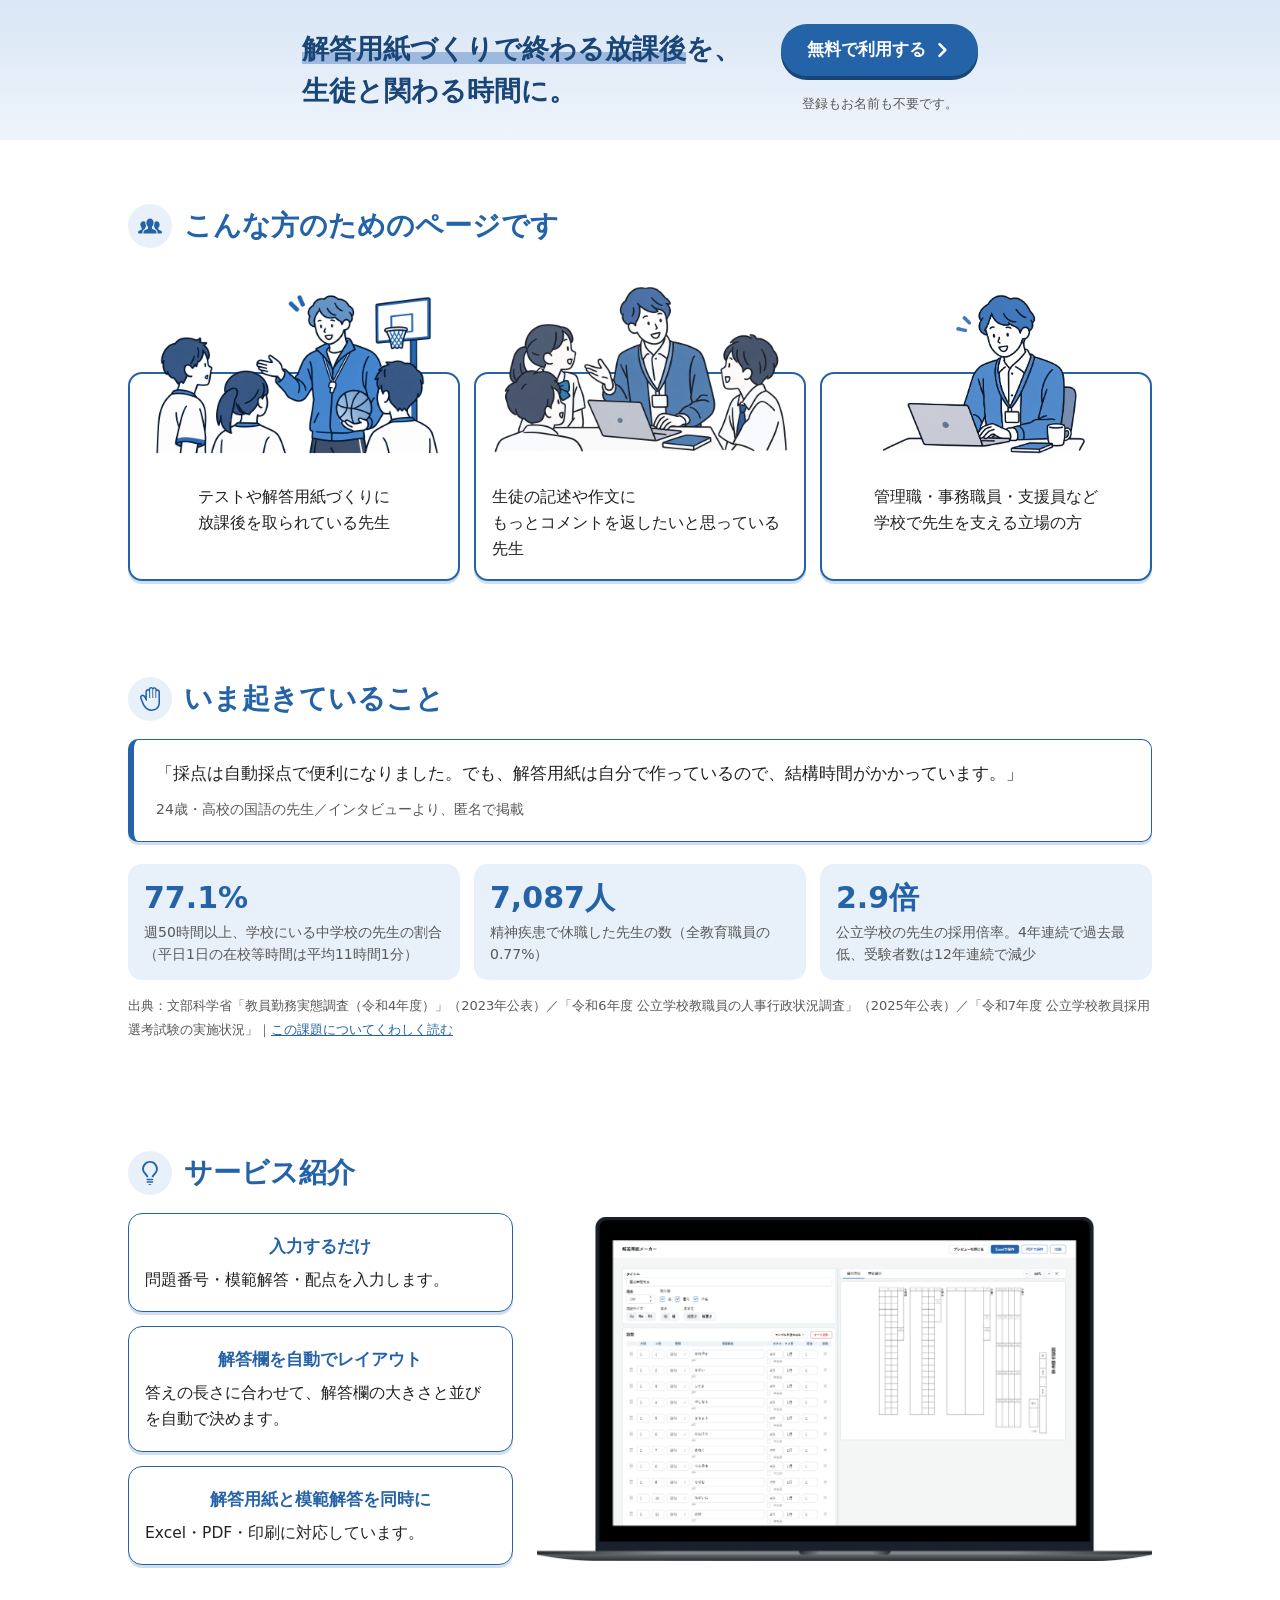
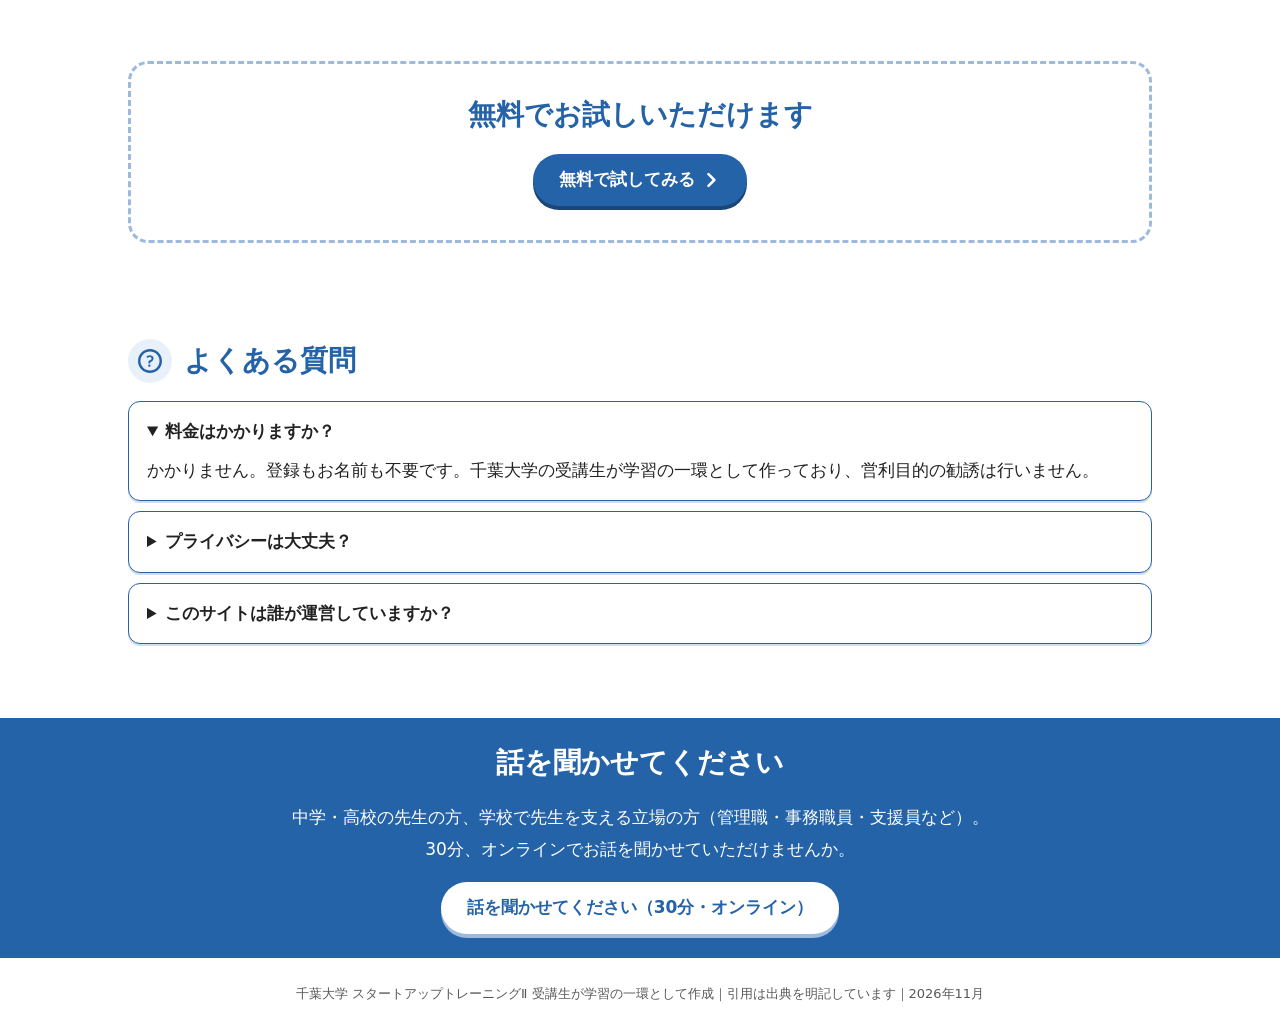
==== commit bca3b815: "LPの文字配置とカードの影を調整 - 「いま起きていること」の統計カードの文字を左寄せに変更 - サービス紹介カードのサブ文章を左寄せに変更（見出しは中央のまま） - 「こんな方のためのページです」の" ====
--- a/index.html
+++ b/index.html
@@ -46,15 +46,15 @@
         <div class="cards cards-pop">
           <div class="card card-flow">
             <img src="/images/coach.png" alt="部活動で生徒に声をかける先生のイラスト" width="1536" height="1024" loading="lazy">
-            <p><span>テストや解答用紙づくりに、</span><span>放課後を取られている中学・高校の先生</span></p>
+            <p><span>テストや解答用紙づくりに</span><span>放課後を取られている先生</span></p>
           </div>
           <div class="card card-flow">
             <img src="/images/class.png" alt="先生が生徒と笑顔で話しているイラスト" width="1536" height="1024" loading="lazy">
-            <p><span>生徒の記述や作文に、</span><span>もっとコメントを返したいと思っている先生</span></p>
+            <p><span>生徒の記述や作文に</span><span>もっとコメントを返したいと思っている先生</span></p>
           </div>
           <div class="card card-flow">
             <img src="/images/work.png" alt="笑顔でパソコンに向かう先生のイラスト" width="1358" height="1159" loading="lazy">
-            <p><span>管理職・事務職員・支援員など、</span><span>学校で先生を支える立場の方</span></p>
+            <p><span>管理職・事務職員・支援員など</span><span>学校で先生を支える立場の方</span></p>
           </div>
         </div>
       </section>
@@ -94,15 +94,15 @@
           <div class="cards">
             <div class="card">
               <b>入力するだけ</b>
-              問題番号・模範解答・配点を入力します。
+              <span class="sub">問題番号・模範解答・配点を入力します。</span>
             </div>
             <div class="card">
               <b>解答欄を自動でレイアウト</b>
-              答えの長さに合わせて、解答欄の大きさと並びを自動で決めます。
+              <span class="sub">答えの長さに合わせて、解答欄の大きさと並びを自動で決めます。</span>
             </div>
             <div class="card">
               <b>解答用紙と模範解答を同時に</b>
-              Excel・PDF・印刷に対応しています。
+              <span class="sub">Excel・PDF・印刷に対応しています。</span>
             </div>
           </div>
           <img src="/images/laptop.png" alt="解答用紙メーカーの画面。左で問題番号・模範解答・配点を入力し、右で解答用紙のプレビューを確認できます" width="2548" height="1421" loading="lazy">
--- a/lp.css
+++ b/lp.css
@@ -120,7 +120,7 @@
   gap: 12px;
   background: #fff;
   border: 2px solid var(--main);
-  box-shadow: none;
+  box-shadow: 0 3px 0 var(--line);
   padding: 16px;
   text-align: left;
 }
@@ -194,7 +194,7 @@
   background: var(--light);
   padding: 14px 16px;
   border-radius: 14px;
-  text-align: center;
+  text-align: left;
 }
 .stat b {
   display: block;
@@ -313,6 +313,10 @@
 }
 .service .cards {
   grid-template-columns: 1fr;
+}
+.service .card .sub {
+  display: block;
+  text-align: left;
 }
 .service > img {
   display: block;
